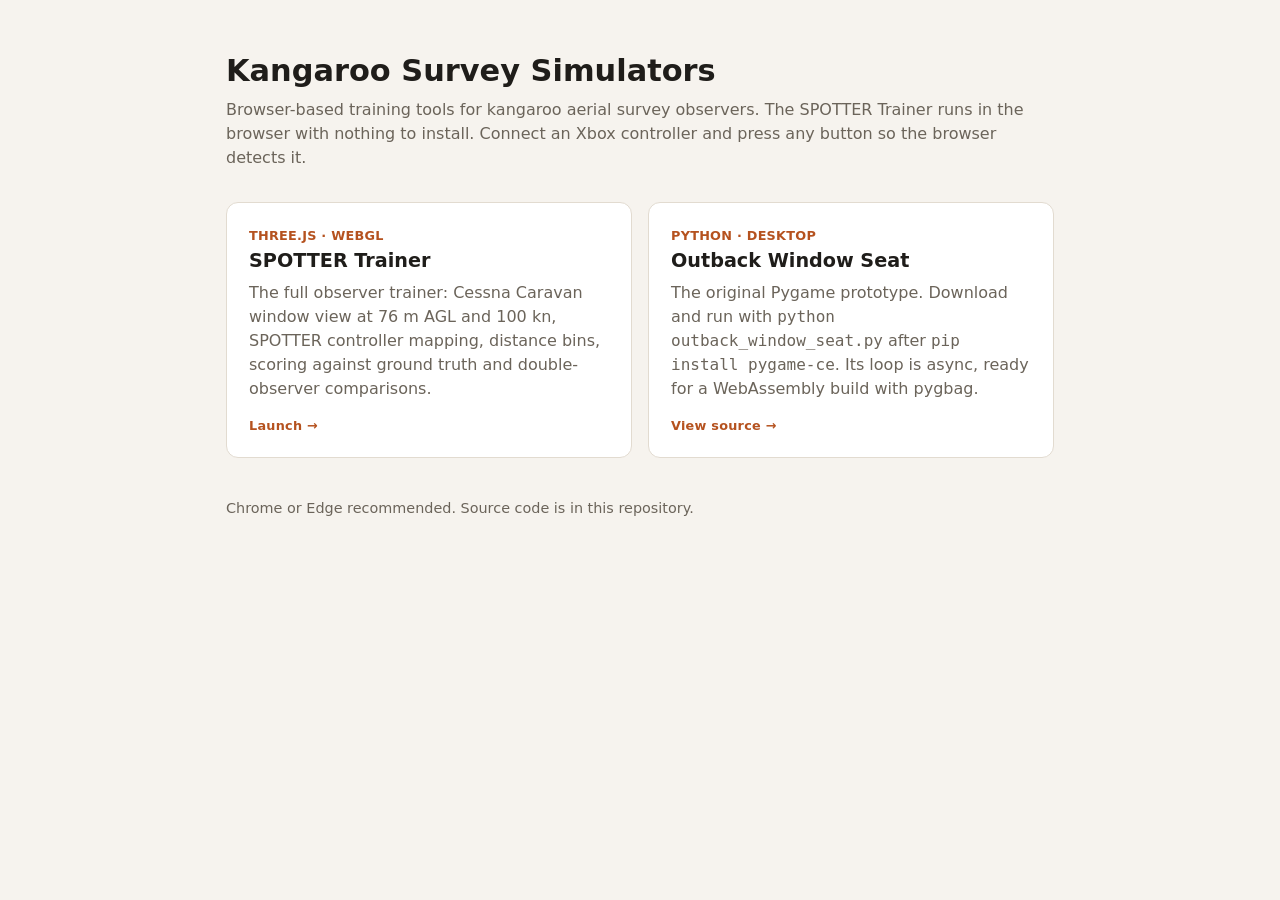
==== index.html @ 2f2038b8 "Initial commit: SPOTTER Trainer and Outback Window Seat, served by GitHub Pages Co-Authored-By: Clau" ====
<!doctype html>
<html lang="en-AU">
<head>
<meta charset="utf-8">
<meta name="viewport" content="width=device-width, initial-scale=1">
<title>Kangaroo Survey Simulators</title>
<style>
  :root {
    --bg: #f6f3ee; --card: #ffffff; --ink: #1f1d1a; --dim: #6b645a;
    --accent: #b5521f; --line: #e2dbd0;
  }
  @media (prefers-color-scheme: dark) {
    :root {
      --bg: #17150f; --card: #221f19; --ink: #f1ece4; --dim: #a69d90;
      --accent: #e98a52; --line: #3a352c;
    }
  }
  * { box-sizing: border-box; }
  body {
    margin: 0; background: var(--bg); color: var(--ink);
    font: 16px/1.5 system-ui, -apple-system, "Segoe UI", sans-serif;
  }
  main { max-width: 860px; margin: 0 auto; padding: 48px 16px 64px; }
  h1 { font-size: 1.9rem; margin: 0 0 4px; }
  .lede { color: var(--dim); margin: 0 0 32px; }
  .grid { display: grid; gap: 16px; grid-template-columns: repeat(auto-fit, minmax(260px, 1fr)); }
  a.card {
    display: block; text-decoration: none; color: inherit;
    background: var(--card); border: 1px solid var(--line); border-radius: 12px;
    padding: 20px 22px; transition: border-color .15s, transform .15s;
  }
  a.card:hover { border-color: var(--accent); transform: translateY(-2px); }
  .card h2 { margin: 0 0 6px; font-size: 1.2rem; }
  .card p { margin: 0 0 12px; color: var(--dim); }
  .tag { font-size: .8rem; color: var(--accent); font-weight: 600; letter-spacing: .02em; }
  footer { margin-top: 40px; color: var(--dim); font-size: .9rem; }
</style>
</head>
<body>
<main>
  <h1>Kangaroo Survey Simulators</h1>
  <p class="lede">Browser-based training tools for kangaroo aerial survey observers. The SPOTTER Trainer runs in the browser with nothing to install. Connect an Xbox controller and press any button so the browser detects it.</p>

  <div class="grid">
    <a class="card" href="SPOTTER_Trainer/">
      <span class="tag">THREE.JS · WEBGL</span>
      <h2>SPOTTER Trainer</h2>
      <p>The full observer trainer: Cessna Caravan window view at 76 m AGL and 100 kn, SPOTTER controller mapping, distance bins, scoring against ground truth and double-observer comparisons.</p>
      <span class="tag">Launch →</span>
    </a>
    <a class="card" href="https://github.com/steve2302/flight-sim/blob/main/outback_window_seat.py">
      <span class="tag">PYTHON · DESKTOP</span>
      <h2>Outback Window Seat</h2>
      <p>The original Pygame prototype. Download and run with <code>python outback_window_seat.py</code> after <code>pip install pygame-ce</code>. Its loop is async, ready for a WebAssembly build with pygbag.</p>
      <span class="tag">View source →</span>
    </a>
  </div>

  <footer>Chrome or Edge recommended. Source code is in this repository.</footer>
</main>
</body>
</html>
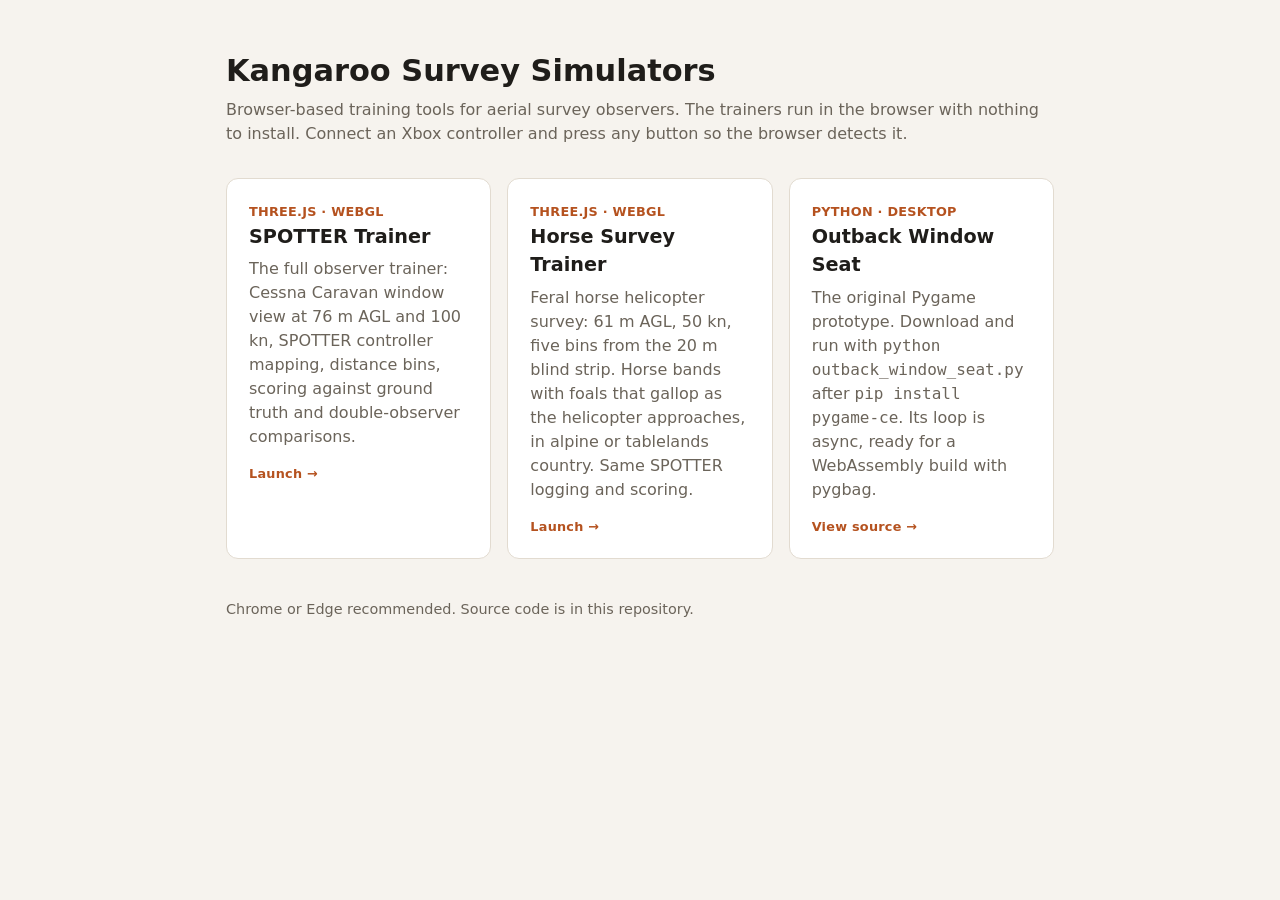
==== commit effa547c: "Add Horse Survey Trainer: feral horse helicopter survey variant Separate copy of the SPOTTER Trainer" ====
--- a/index.html
+++ b/index.html
@@ -39,13 +39,19 @@
 <body>
 <main>
   <h1>Kangaroo Survey Simulators</h1>
-  <p class="lede">Browser-based training tools for kangaroo aerial survey observers. The SPOTTER Trainer runs in the browser with nothing to install. Connect an Xbox controller and press any button so the browser detects it.</p>
+  <p class="lede">Browser-based training tools for aerial survey observers. The trainers run in the browser with nothing to install. Connect an Xbox controller and press any button so the browser detects it.</p>
 
   <div class="grid">
     <a class="card" href="SPOTTER_Trainer/">
       <span class="tag">THREE.JS · WEBGL</span>
       <h2>SPOTTER Trainer</h2>
       <p>The full observer trainer: Cessna Caravan window view at 76 m AGL and 100 kn, SPOTTER controller mapping, distance bins, scoring against ground truth and double-observer comparisons.</p>
+      <span class="tag">Launch →</span>
+    </a>
+    <a class="card" href="HORSE_Trainer/">
+      <span class="tag">THREE.JS · WEBGL</span>
+      <h2>Horse Survey Trainer</h2>
+      <p>Feral horse helicopter survey: 61 m AGL, 50 kn, five bins from the 20 m blind strip. Horse bands with foals that gallop as the helicopter approaches, in alpine or tablelands country. Same SPOTTER logging and scoring.</p>
       <span class="tag">Launch →</span>
     </a>
     <a class="card" href="https://github.com/steve2302/flight-sim/blob/main/outback_window_seat.py">
